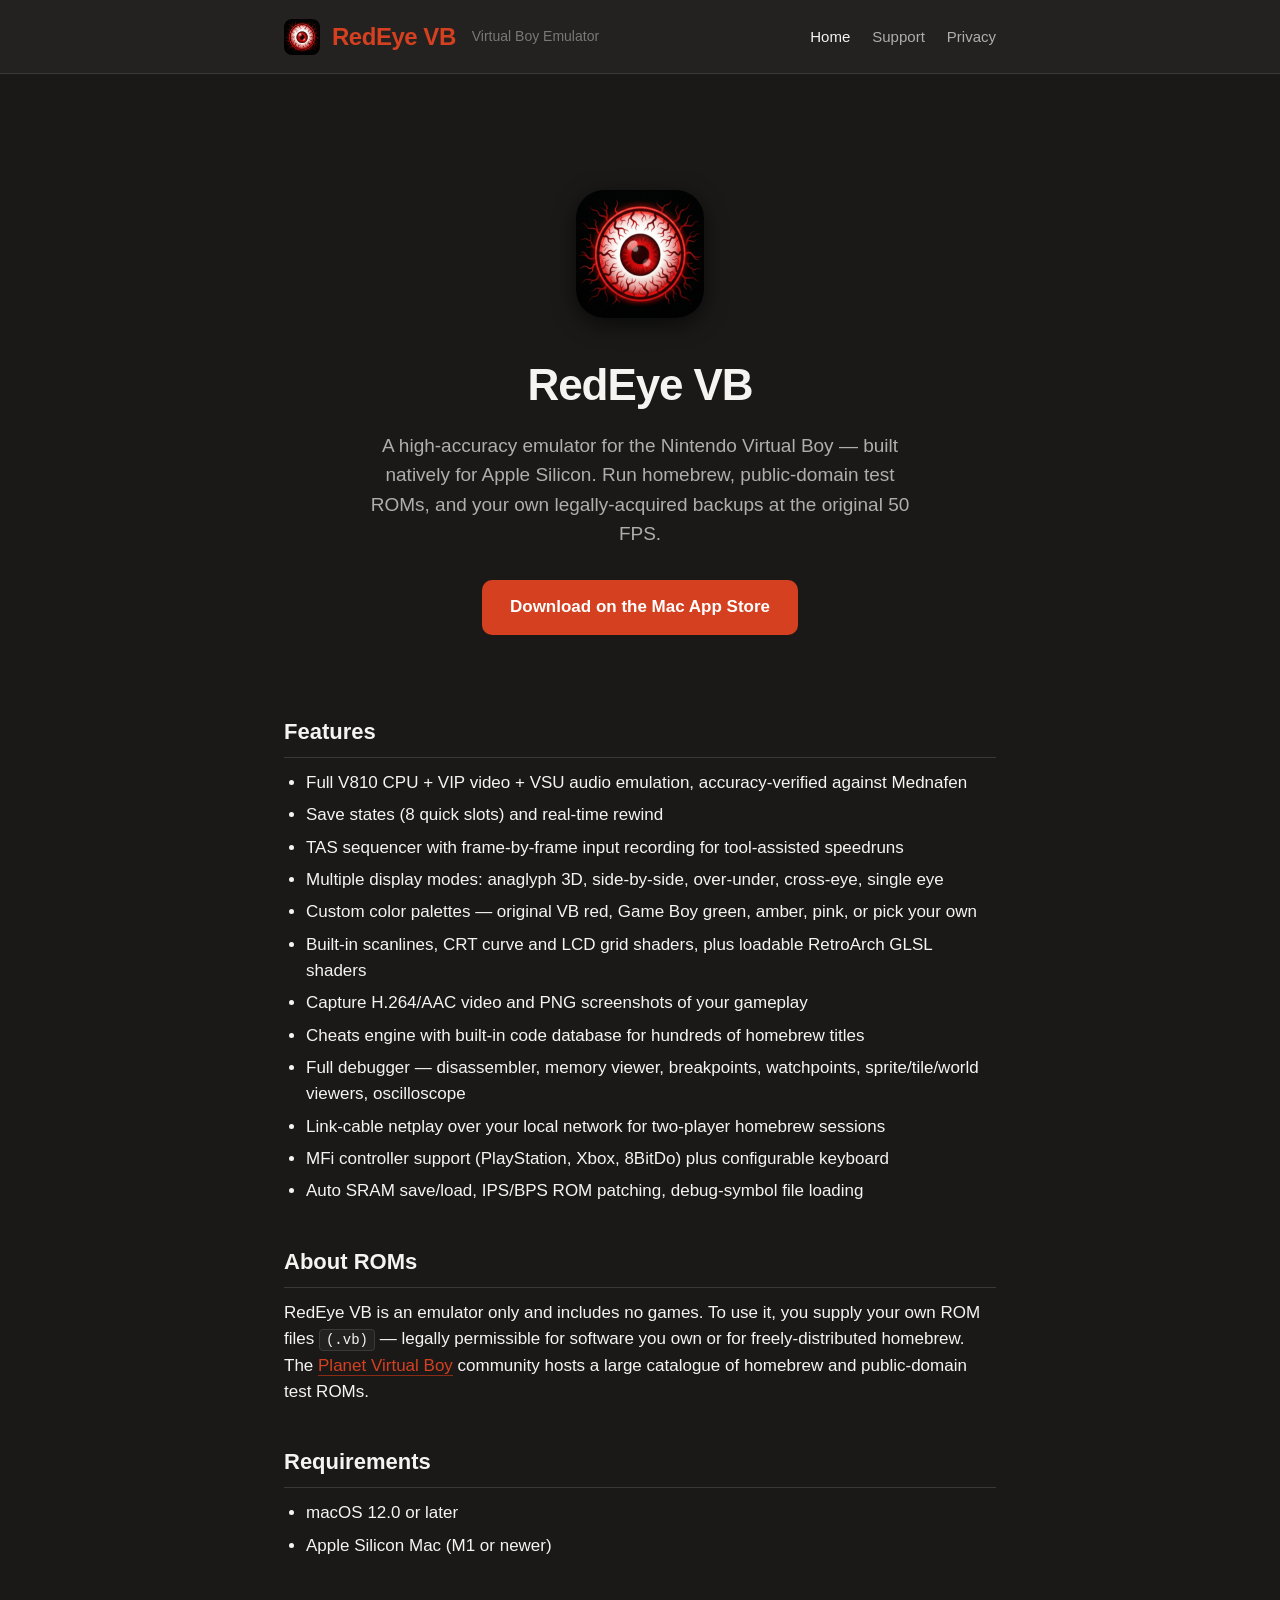
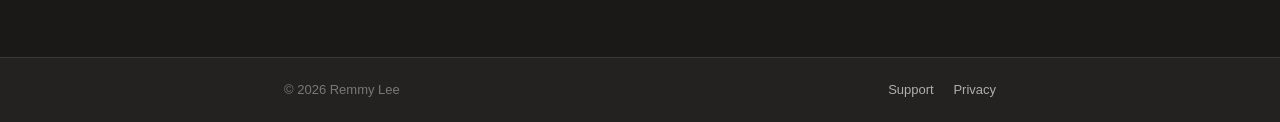
==== index.html @ 45fffe25 "Initial public site + issue templates" ====
<!DOCTYPE html>
<html lang="en">
<head>
<meta charset="UTF-8">
<meta name="viewport" content="width=device-width, initial-scale=1">
<title>RedEye VB — Virtual Boy Emulator for Mac</title>
<meta name="description" content="High-accuracy Virtual Boy emulator for Apple Silicon Macs. Native 50 FPS playback, save states, rewind, video recording, link-cable netplay, and a full debugger for homebrew authors.">
<link rel="icon" type="image/png" href="icon-128.png">
<link rel="stylesheet" href="style.css">
</head>
<body>

<header>
    <div class="wrap">
        <a class="logo" href="./"><img src="icon-128.png" alt="">RedEye VB</a>
        <span class="tag">Virtual Boy Emulator</span>
        <nav>
            <a href="./" class="active">Home</a>
            <a href="support.html">Support</a>
            <a href="privacy-policy.html">Privacy</a>
        </nav>
    </div>
</header>

<main>
    <div class="wrap">
        <div class="hero">
            <img class="icon" src="icon-1024.png" alt="RedEye VB">
            <h1>RedEye VB</h1>
            <p>A high-accuracy emulator for the Nintendo Virtual Boy &mdash; built natively for Apple Silicon. Run homebrew, public-domain test ROMs, and your own legally-acquired backups at the original 50 FPS.</p>
            <a class="cta" href="https://apps.apple.com/app/id6762365133">Download on the Mac App Store</a>
        </div>

        <h2>Features</h2>
        <ul>
            <li>Full V810 CPU + VIP video + VSU audio emulation, accuracy-verified against Mednafen</li>
            <li>Save states (8 quick slots) and real-time rewind</li>
            <li>TAS sequencer with frame-by-frame input recording for tool-assisted speedruns</li>
            <li>Multiple display modes: anaglyph 3D, side-by-side, over-under, cross-eye, single eye</li>
            <li>Custom color palettes &mdash; original VB red, Game Boy green, amber, pink, or pick your own</li>
            <li>Built-in scanlines, CRT curve and LCD grid shaders, plus loadable RetroArch GLSL shaders</li>
            <li>Capture H.264/AAC video and PNG screenshots of your gameplay</li>
            <li>Cheats engine with built-in code database for hundreds of homebrew titles</li>
            <li>Full debugger &mdash; disassembler, memory viewer, breakpoints, watchpoints, sprite/tile/world viewers, oscilloscope</li>
            <li>Link-cable netplay over your local network for two-player homebrew sessions</li>
            <li>MFi controller support (PlayStation, Xbox, 8BitDo) plus configurable keyboard</li>
            <li>Auto SRAM save/load, IPS/BPS ROM patching, debug-symbol file loading</li>
        </ul>

        <h2>About ROMs</h2>
        <p>RedEye VB is an emulator only and includes no games. To use it, you supply your own ROM files <code>(.vb)</code> &mdash; legally permissible for software you own or for freely-distributed homebrew. The <a href="https://www.virtual-boy.com/homebrew/">Planet Virtual Boy</a> community hosts a large catalogue of homebrew and public-domain test ROMs.</p>

        <h2>Requirements</h2>
        <ul>
            <li>macOS 12.0 or later</li>
            <li>Apple Silicon Mac (M1 or newer)</li>
        </ul>
    </div>
</main>

<footer>
    <div class="wrap">
        <span>&copy; 2026 Remmy Lee</span>
        <span>
            <a href="support.html">Support</a>
            <a href="privacy-policy.html">Privacy</a>
        </span>
    </div>
</footer>

</body>
</html>
---- style.css ----
:root {
    --bg-deep: #1a1918;
    --surface: #232221;
    --surface-2: #2c2b29;
    --text-primary: #f5f4f1;
    --text-secondary: #b0aeab;
    --text-muted: #7a7876;
    --accent: #d44020;
    --accent-dim: #8a2a14;
    --border: #3a3937;
}

* { box-sizing: border-box; }

html {
    background: var(--bg-deep);
    color: var(--text-primary);
    font-family: -apple-system, BlinkMacSystemFont, "SF Pro Text", "Helvetica Neue", Helvetica, Arial, sans-serif;
    font-size: 17px;
    line-height: 1.55;
    -webkit-font-smoothing: antialiased;
}

body {
    margin: 0;
    min-height: 100vh;
    display: flex;
    flex-direction: column;
}

header {
    background: var(--surface);
    border-bottom: 1px solid var(--border);
    padding: 18px 0;
}

header .wrap {
    display: flex;
    align-items: center;
    gap: 16px;
}

header .logo {
    font-size: 24px;
    font-weight: 800;
    letter-spacing: -0.02em;
    color: var(--accent);
    text-decoration: none;
    display: flex;
    align-items: center;
    gap: 12px;
}

header .logo img {
    width: 36px;
    height: 36px;
    border-radius: 8px;
    display: block;
}

header .tag {
    color: var(--text-muted);
    font-size: 14px;
}

header nav {
    margin-left: auto;
    display: flex;
    gap: 22px;
}

header nav a {
    color: var(--text-secondary);
    text-decoration: none;
    font-size: 15px;
    transition: color 0.15s;
}

header nav a:hover { color: var(--accent); }
header nav a.active { color: var(--text-primary); }

.wrap {
    max-width: 760px;
    margin: 0 auto;
    padding: 0 24px;
}

main {
    flex: 1;
    padding: 56px 0 80px;
}

main h1 {
    font-size: 34px;
    font-weight: 800;
    letter-spacing: -0.02em;
    margin: 0 0 8px;
}

main .subtitle {
    color: var(--text-secondary);
    margin: 0 0 36px;
    font-size: 18px;
}

main h2 {
    font-size: 22px;
    font-weight: 700;
    margin: 40px 0 12px;
    padding-bottom: 8px;
    border-bottom: 1px solid var(--border);
}

main h3 {
    font-size: 17px;
    font-weight: 700;
    margin: 24px 0 8px;
    color: var(--text-primary);
}

main p { margin: 0 0 14px; }

main ul, main ol { padding-left: 22px; margin: 0 0 18px; }
main li { margin-bottom: 6px; }

main a {
    color: var(--accent);
    text-decoration: none;
    border-bottom: 1px solid var(--accent-dim);
}
main a:hover { border-bottom-color: var(--accent); }

main code, main kbd {
    font-family: "SF Mono", Menlo, Monaco, "Liberation Mono", monospace;
    font-size: 14px;
    background: var(--surface);
    color: var(--text-primary);
    padding: 2px 6px;
    border-radius: 4px;
    border: 1px solid var(--border);
}

main kbd {
    box-shadow: 0 1px 0 var(--border);
    font-weight: 600;
}

main table {
    border-collapse: collapse;
    width: 100%;
    margin: 18px 0 22px;
    font-size: 15px;
}

main thead th {
    text-align: left;
    background: var(--surface);
    color: var(--text-secondary);
    font-weight: 600;
    padding: 10px 12px;
    border-bottom: 1px solid var(--border);
}

main tbody td {
    padding: 10px 12px;
    border-bottom: 1px solid var(--border);
}

main tbody tr:hover { background: var(--surface); }

main blockquote {
    margin: 18px 0;
    padding: 12px 18px;
    background: var(--surface);
    border-left: 3px solid var(--accent);
    color: var(--text-secondary);
    border-radius: 4px;
}

main .meta {
    color: var(--text-muted);
    font-size: 14px;
    margin-bottom: 36px;
    font-style: italic;
}

footer {
    background: var(--surface);
    border-top: 1px solid var(--border);
    color: var(--text-muted);
    font-size: 13px;
    padding: 22px 0;
}

footer .wrap {
    display: flex;
    justify-content: space-between;
    align-items: center;
    flex-wrap: wrap;
    gap: 12px;
}

footer a {
    color: var(--text-secondary);
    text-decoration: none;
    margin-left: 16px;
}

footer a:hover { color: var(--accent); }

.hero {
    text-align: center;
    padding: 60px 0 40px;
}

.hero .icon {
    width: 128px;
    height: 128px;
    border-radius: 28px;
    box-shadow: 0 6px 22px rgba(0,0,0,0.6);
    margin-bottom: 24px;
}

.hero h1 {
    font-size: 44px;
    font-weight: 800;
    margin: 0 0 12px;
    letter-spacing: -0.025em;
}

.hero p {
    color: var(--text-secondary);
    font-size: 19px;
    margin: 0 auto 32px;
    max-width: 540px;
}

.cta {
    display: inline-block;
    background: var(--accent);
    color: white;
    padding: 14px 28px;
    border-radius: 10px;
    font-weight: 600;
    text-decoration: none;
    border: none;
    transition: background 0.15s;
}

.cta:hover { background: #b83518; }

@media (max-width: 600px) {
    header nav { display: none; }
    main h1 { font-size: 28px; }
    .hero h1 { font-size: 34px; }
    .wrap { padding: 0 18px; }
}
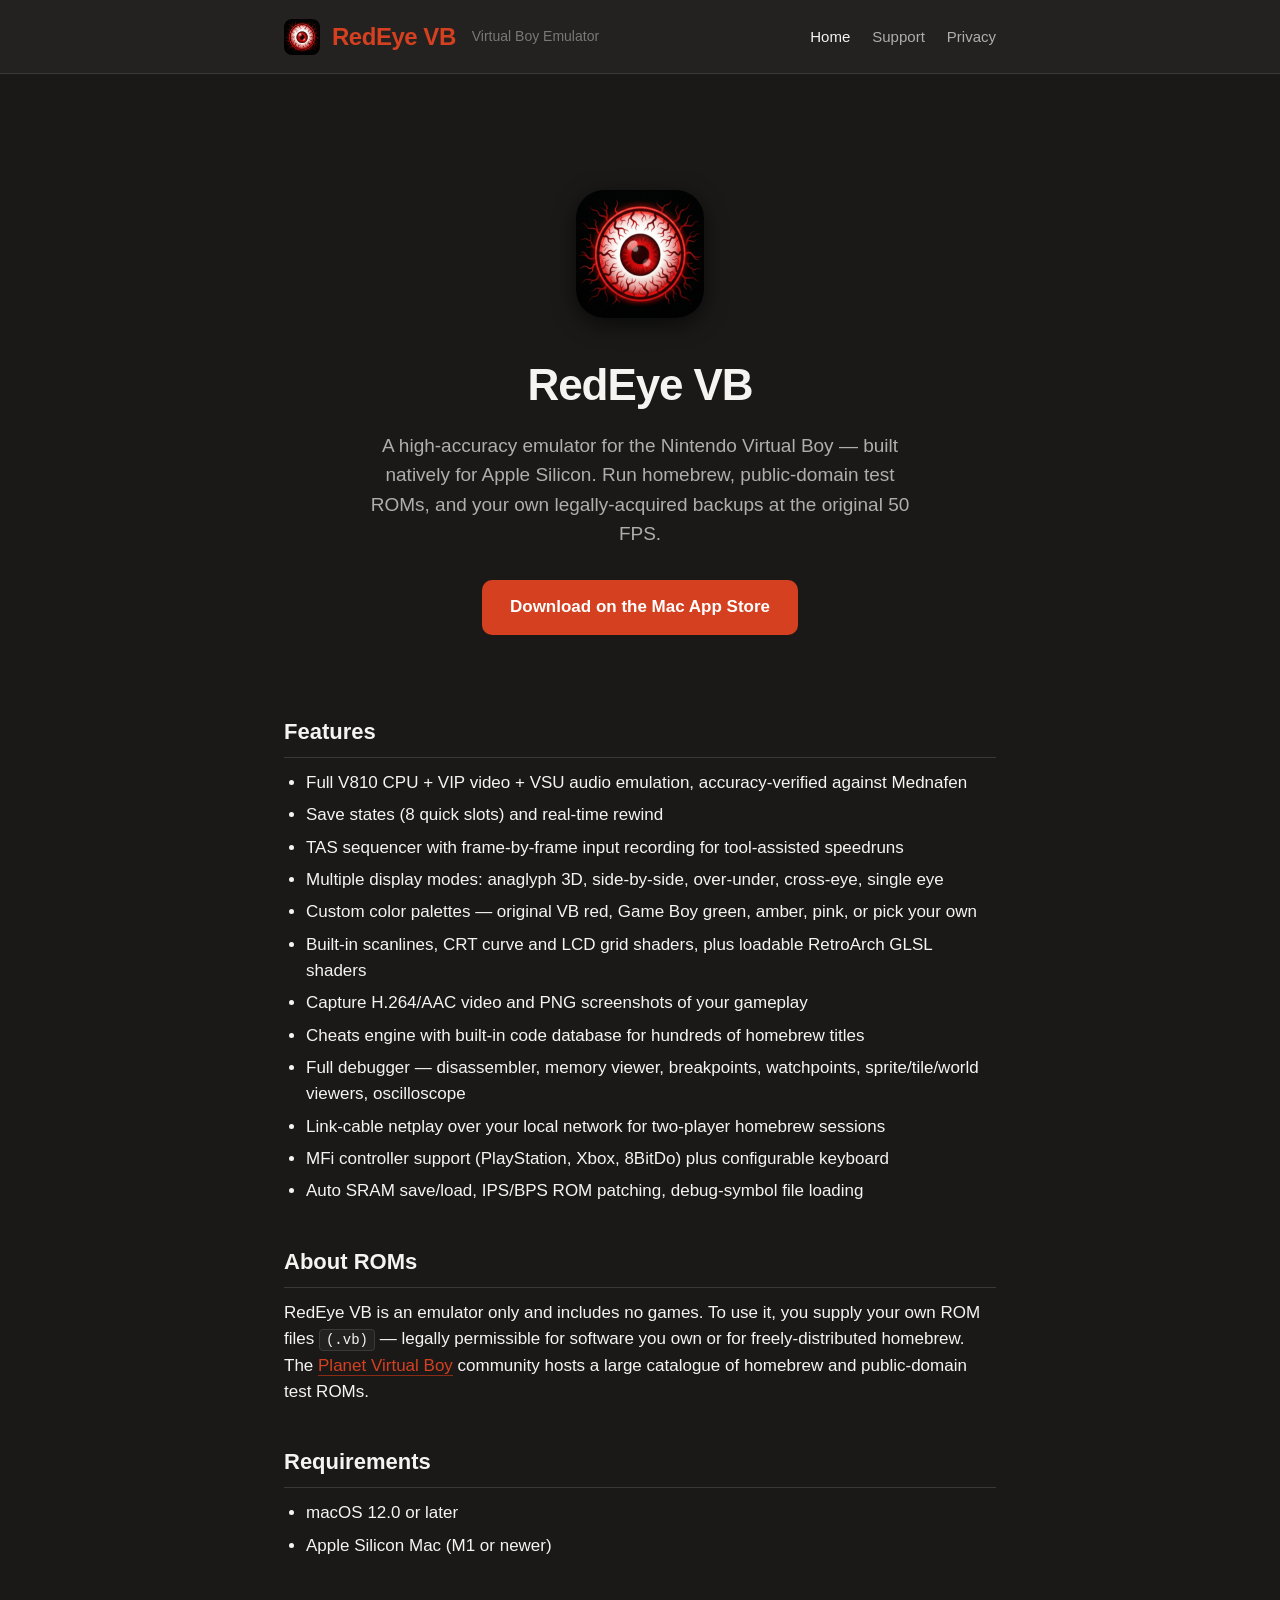
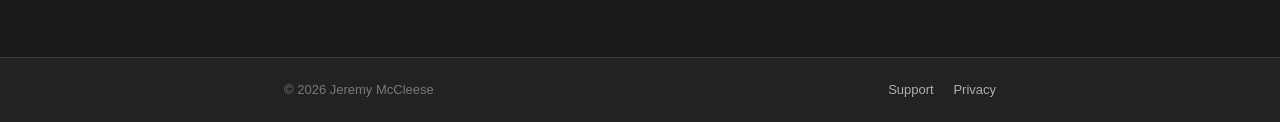
==== commit 3d269424: "Use Jeremy McCleese in copyright footer" ====
--- a/index.html
+++ b/index.html
@@ -60,7 +60,7 @@
 
 <footer>
     <div class="wrap">
-        <span>&copy; 2026 Remmy Lee</span>
+        <span>&copy; 2026 Jeremy McCleese</span>
         <span>
             <a href="support.html">Support</a>
             <a href="privacy-policy.html">Privacy</a>
